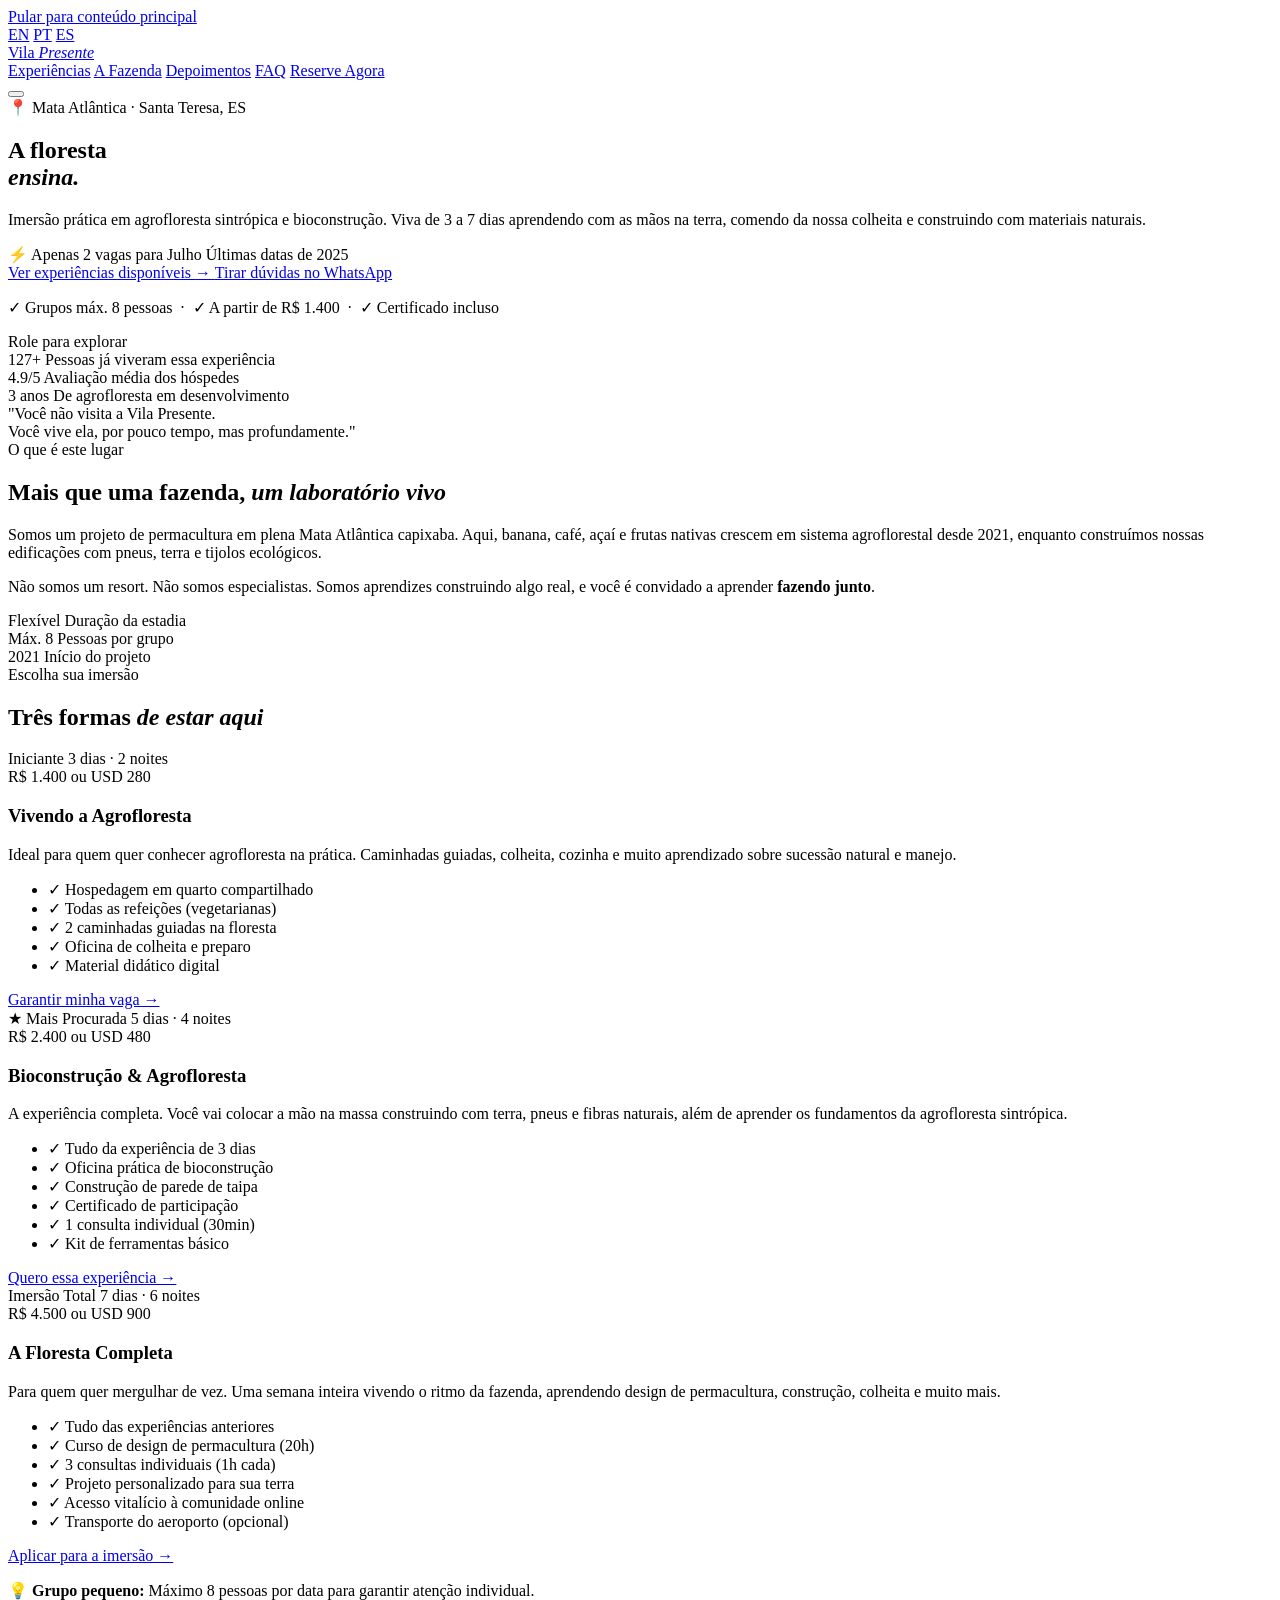
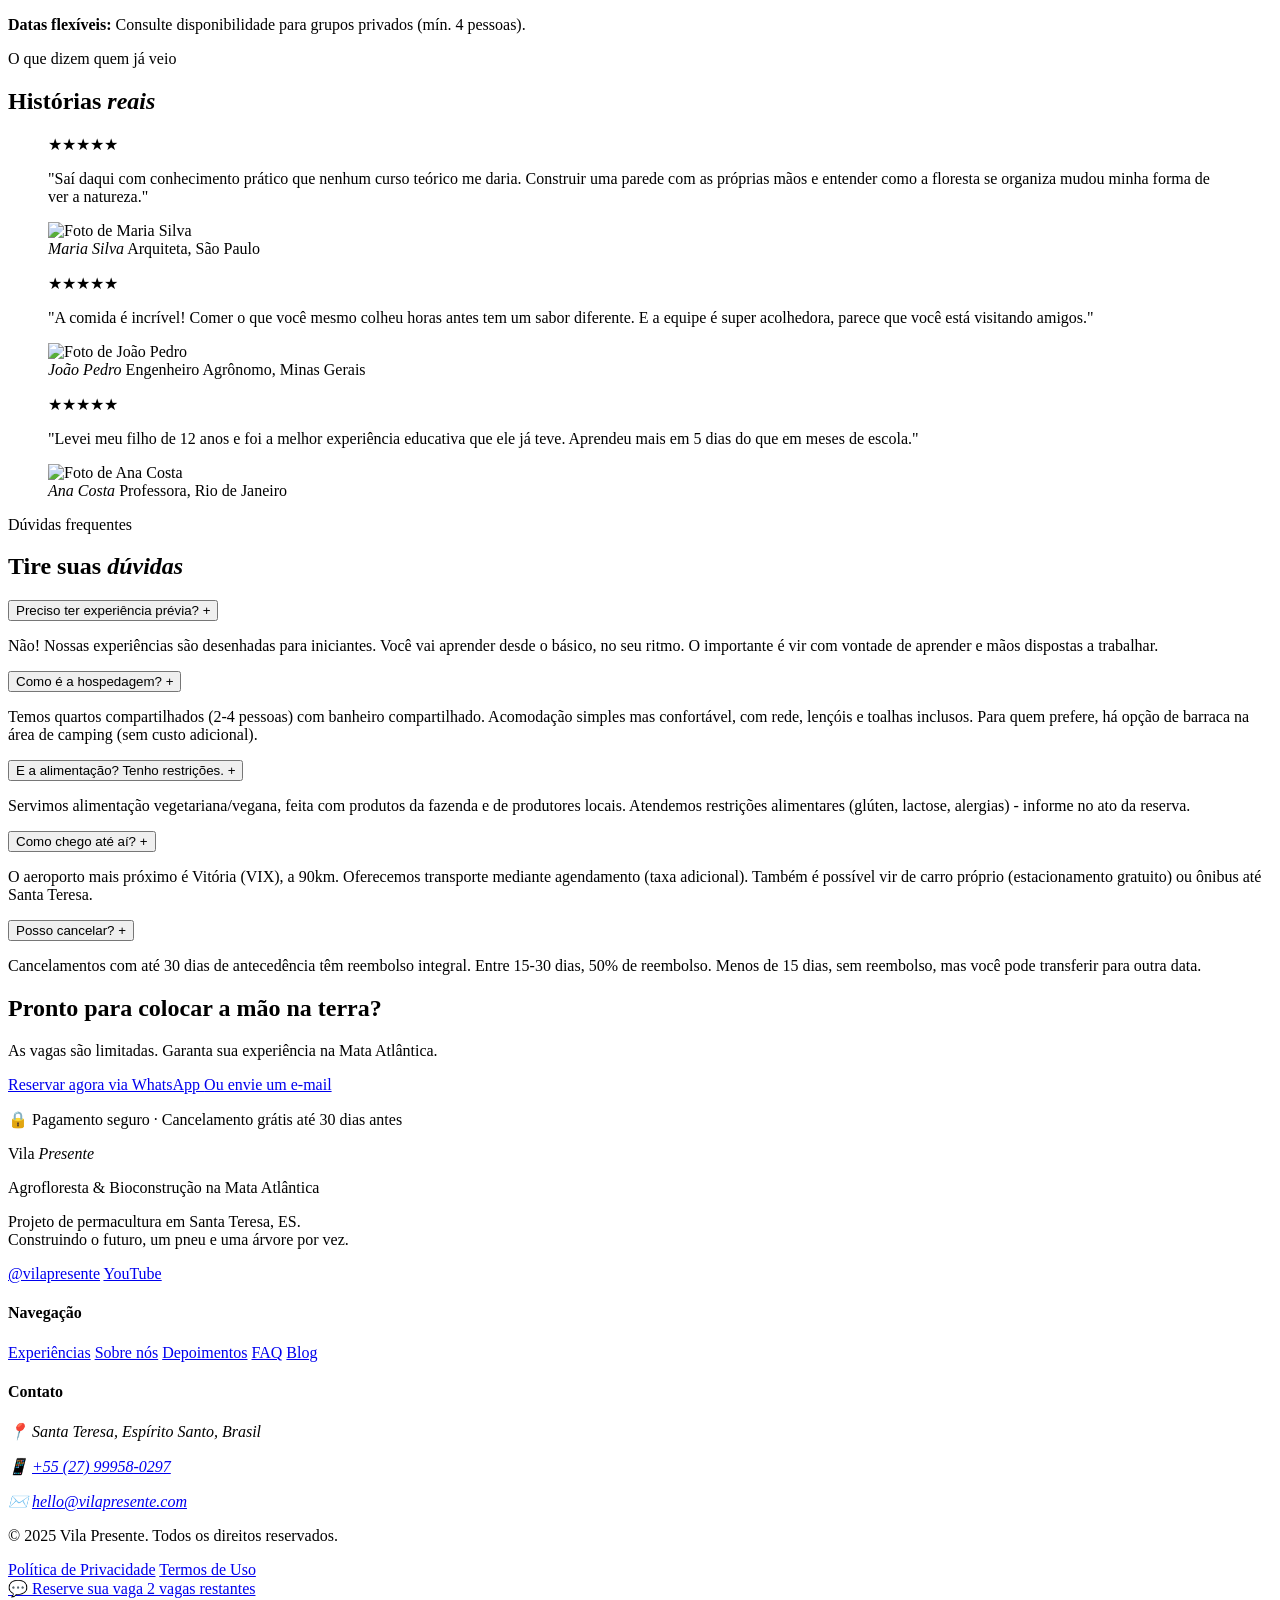
==== index.html @ 2c40edaf "Create main HTML page for Vila Presente This HTML file serves as the main webpage for Vila Presente," ====
<!DOCTYPE html>
<html lang="pt-BR">
<head>
    <meta charset="UTF-8">
    <meta name="viewport" content="width=device-width, initial-scale=1.0, maximum-scale=5.0">
    
    <!-- SEO Primário -->
    <title>Vila Presente | Imersão em Agrofloresta & Bioconstrução · Mata Atlântica</title>
    <meta name="description" content="Viva 5-7 dias aprendendo agrofloresta sintrópica e construção natural na Mata Atlântica. Grupos máx. 8 pessoas. A partir de R$ 1.400. Reserve agora.">
    <meta name="keywords" content="agrofloresta, permacultura, bioconstrução, Mata Atlântica, ecoturismo, imersão rural, Espírito Santo">
    <meta name="author" content="Vila Presente">
    <meta name="robots" content="index, follow">
    <link rel="canonical" href="https://vilapresente.com.br/index-pt.html">
    
    <!-- Open Graph / Facebook -->
    <meta property="og:type" content="website">
    <meta property="og:url" content="https://vilapresente.com.br/">
    <meta property="og:title" content="Vila Presente | Agrofloresta & Bioconstrução na Mata Atlântica">
    <meta property="og:description" content="Imersão prática em permacultura. Aprenda fazendo na Mata Atlântica capixaba.">
    <meta property="og:image" content="https://vilapresente.com.br/images/og-image.jpg">
    <meta property="og:locale" content="pt_BR">
    
    <!-- Twitter -->
    <meta property="twitter:card" content="summary_large_image">
    <meta property="twitter:url" content="https://vilapresente.com.br/">
    <meta property="twitter:title" content="Vila Presente | Imersão em Agrofloresta">
    <meta property="twitter:description" content="Aprenda agrofloresta e construção natural vivendo na Mata Atlântica.">
    <meta property="twitter:image" content="https://vilapresente.com.br/images/twitter-card.jpg">
    
    <!-- Favicon -->
    <link rel="apple-touch-icon" sizes="180x180" href="/apple-touch-icon.png">
    <link rel="icon" type="image/png" sizes="32x32" href="/favicon-32x32.png">
    <link rel="icon" type="image/png" sizes="16x16" href="/favicon-16x16.png">
    <link rel="manifest" href="/site.webmanifest">
    
    <!-- Preconnect Fonts -->
    <link rel="preconnect" href="https://fonts.googleapis.com">
    <link rel="preconnect" href="https://fonts.gstatic.com" crossorigin>
    <link href="https://fonts.googleapis.com/css2?family=Cormorant+Garamond:ital,wght@0,300;0,400;0,500;1,300;1,400&family=DM+Sans:wght@300;400;500&display=swap" rel="stylesheet">
    
    <!-- CSS -->
    <link rel="stylesheet" href="css/style.css">
    
    <!-- Schema.org JSON-LD -->
    <script type="application/ld+json">
    {
        "@context": "https://schema.org",
        "@type": "LodgingBusiness",
        "name": "Vila Presente",
        "description": "Fazenda de permacultura oferecendo imersões em agrofloresta e bioconstrução",
        "url": "https://vilapresente.com.br",
        "telephone": "+55-27-99958-0297",
        "address": {
            "@type": "PostalAddress",
            "addressLocality": "Santa Teresa",
            "addressRegion": "ES",
            "addressCountry": "BR"
        },
        "priceRange": "$$",
        "image": "https://vilapresente.com.br/images/hero-bg.jpg"
    }
    </script>
    
    <!-- Analytics (Google Analytics 4) -->
    <script async src="https://www.googletagmanager.com/gtag/js?id=GA_MEASUREMENT_ID"></script>
    <script>
        window.dataLayer = window.dataLayer || [];
        function gtag(){dataLayer.push(arguments);}
        gtag('js', new Date());
        gtag('config', 'GA_MEASUREMENT_ID');
    </script>
    
    <!-- Meta Pixel (Facebook) -->
    <script>
        !function(f,b,e,v,n,t,s)
        {if(f.fbq)return;n=f.fbq=function(){n.callMethod?
        n.callMethod.apply(n,arguments):n.queue.push(arguments)};
        if(!f._fbq)f._fbq=n;n.push=n;n.loaded=!0;n.version='2.0';
        n.queue=[];t=b.createElement(e);t.async=!0;
        t.src=v;s=b.getElementsByTagName(e)[0];
        s.parentNode.insertBefore(t,s)}(window, document,'script',
        'https://connect.facebook.net/en_US/fbevents.js');
        fbq('init', 'YOUR_PIXEL_ID');
        fbq('track', 'PageView');
    </script>
</head>
<body>

    <!-- Skip to content (Acessibilidade) -->
    <a href="#main-content" class="skip-link">Pular para conteúdo principal</a>

    <!-- Language Switcher -->
    <div class="lang-switch" role="navigation" aria-label="Seletor de idioma">
        <a href="index.html" hreflang="en" aria-label="English">EN</a>
        <a href="index-pt.html" class="active" hreflang="pt" aria-label="Português">PT</a>
        <a href="index-es.html" hreflang="es" aria-label="Español">ES</a>
    </div>

    <!-- Navigation -->
    <nav id="nav" role="navigation" aria-label="Navegação principal">
        <a href="#" class="nav-logo" aria-label="Vila Presente - Home">Vila <em>Presente</em></a>
        <div class="nav-links">
            <a href="#experiencias">Experiências</a>
            <a href="#fazenda">A Fazenda</a>
            <a href="#depoimentos">Depoimentos</a>
            <a href="#faq">FAQ</a>
            <a href="https://wa.me/5527999580297?text=Olá!%20Quero%20reservar%20minha%20vaga%20na%20Vila%20Presente" 
               class="nav-cta" 
               target="_blank" 
               rel="noopener noreferrer"
               aria-label="Reservar via WhatsApp">
               Reserve Agora
            </a>
        </div>
        <button class="hamburger" aria-label="Menu mobile" aria-expanded="false" aria-controls="nav-links">
            <span></span><span></span><span></span>
        </button>
    </nav>

    <main id="main-content">
        <!-- Hero Section -->
        <section class="hero" aria-labelledby="hero-title">
            <div class="hero-bg" role="img" aria-label="Vista da Mata Atlântica com vegetação exuberante"></div>
            <div class="hero-texture"></div>
            <div class="hero-glow"></div>
            
            <div class="hero-content">
                <span class="hero-eyebrow">📍 Mata Atlântica · Santa Teresa, ES</span>
                <h1 id="hero-title">A floresta<br><em>ensina.</em></h1>
                <p class="hero-sub">
                    Imersão prática em agrofloresta sintrópica e bioconstrução. 
                    Viva de 3 a 7 dias aprendendo com as mãos na terra, 
                    comendo da nossa colheita e construindo com materiais naturais.
                </p>
                
                <!-- Urgência/Prova Social -->
                <div class="hero-urgency">
                    <span class="urgency-badge">⚡ Apenas 2 vagas para Julho</span>
                    <span class="urgency-text">Últimas datas de 2025</span>
                </div>
                
                <div class="hero-ctas">
                    <a href="#experiencias" class="btn-primary">
                        Ver experiências disponíveis
                        <span class="btn-arrow">→</span>
                    </a>
                    <a href="https://wa.me/5527999580297" 
                       class="btn-ghost" 
                       target="_blank"
                       rel="noopener noreferrer">
                        Tirar dúvidas no WhatsApp
                    </a>
                </div>
                
                <p class="hero-meta">
                    ✓ Grupos máx. 8 pessoas &nbsp;·&nbsp; 
                    ✓ A partir de R$ 1.400 &nbsp;·&nbsp; 
                    ✓ Certificado incluso
                </p>
            </div>
            
            <div class="scroll-hint" aria-hidden="true">
                <div class="scroll-dot"></div>
                <span class="scroll-text">Role para explorar</span>
            </div>
        </section>

        <!-- Social Proof Section (NOVA) -->
        <section class="section social-proof" aria-label="Depoimentos">
            <div class="container">
                <div class="proof-grid">
                    <div class="proof-item">
                        <span class="proof-number">127+</span>
                        <span class="proof-label">Pessoas já viveram essa experiência</span>
                    </div>
                    <div class="proof-item">
                        <span class="proof-number">4.9/5</span>
                        <span class="proof-label">Avaliação média dos hóspedes</span>
                    </div>
                    <div class="proof-item">
                        <span class="proof-number">3 anos</span>
                        <span class="proof-label">De agrofloresta em desenvolvimento</span>
                    </div>
                </div>
            </div>
        </section>

        <!-- O Que É -->
        <section class="section what" id="sobre" aria-labelledby="what-title">
            <div class="container">
                <div class="what-grid fade-up">
                    <div class="what-quote">
                        "Você não visita a Vila Presente.<br>Você vive ela, por pouco tempo, mas profundamente."
                    </div>
                    <div class="what-body">
                        <span class="eyebrow">O que é este lugar</span>
                        <h2 id="what-title" class="display-title">Mais que uma fazenda, <em>um laboratório vivo</em></h2>
                        <p class="body-text">
                            Somos um projeto de permacultura em plena Mata Atlântica capixaba. 
                            Aqui, banana, café, açaí e frutas nativas crescem em sistema agroflorestal 
                            desde 2021, enquanto construímos nossas edificações com pneus, terra e tijolos ecológicos.
                        </p>
                        <p class="body-text">
                            Não somos um resort. Não somos especialistas. Somos aprendizes construindo 
                            algo real, e você é convidado a aprender <strong>fazendo junto</strong>.
                        </p>
                        
                        <div class="stats-row">
                            <div class="stat-item">
                                <span class="stat-num">Flexível</span>
                                <span class="stat-label">Duração da estadia</span>
                            </div>
                            <div class="stat-item">
                                <span class="stat-num">Máx. 8</span>
                                <span class="stat-label">Pessoas por grupo</span>
                            </div>
                            <div class="stat-item">
                                <span class="stat-num">2021</span>
                                <span class="stat-label">Início do projeto</span>
                            </div>
                        </div>
                    </div>
                </div>
            </div>
        </section>

        <!-- Experiências (Com preços em BRL também) -->
        <section class="section experiences" id="experiencias" aria-labelledby="exp-title">
            <div class="container">
                <span class="eyebrow">Escolha sua imersão</span>
                <h2 id="exp-title" class="display-title light">Três formas <em>de estar aqui</em></h2>
                
                <div class="exp-grid fade-up">
                    <!-- Card 1 -->
                    <article class="exp-card">
                        <span class="exp-badge">Iniciante</span>
                        <span class="exp-duration">3 dias · 2 noites</span>
                        <div class="exp-price">
                            <span class="price-main">R$ 1.400</span>
                            <span class="price-alt">ou USD 280</span>
                        </div>
                        <h3 class="exp-title">Vivendo a Agrofloresta</h3>
                        <p class="exp-desc">
                            Ideal para quem quer conhecer agrofloresta na prática. 
                            Caminhadas guiadas, colheita, cozinha e muito aprendizado sobre 
                            sucessão natural e manejo.
                        </p>
                        <ul class="exp-includes" aria-label="Inclusões">
                            <li>✓ Hospedagem em quarto compartilhado</li>
                            <li>✓ Todas as refeições (vegetarianas)</li>
                            <li>✓ 2 caminhadas guiadas na floresta</li>
                            <li>✓ Oficina de colheita e preparo</li>
                            <li>✓ Material didático digital</li>
                        </ul>
                        <a href="https://wa.me/5527999580297?text=Olá!%20Quero%20reservar%20a%20experiência%20de%203%20dias%20-%20Agrofloresta" 
                           class="exp-link" 
                           target="_blank"
                           rel="noopener noreferrer">
                           Garantir minha vaga →
                        </a>
                    </article>

                    <!-- Card 2 (Featured) -->
                    <article class="exp-card featured" aria-label="Experiência mais popular">
                        <span class="exp-badge featured-badge">★ Mais Procurada</span>
                        <span class="exp-duration">5 dias · 4 noites</span>
                        <div class="exp-price">
                            <span class="price-main">R$ 2.400</span>
                            <span class="price-alt">ou USD 480</span>
                        </div>
                        <h3 class="exp-title">Bioconstrução & Agrofloresta</h3>
                        <p class="exp-desc">
                            A experiência completa. Você vai colocar a mão na massa 
                            construindo com terra, pneus e fibras naturais, além de 
                            aprender os fundamentos da agrofloresta sintrópica.
                        </p>
                        <ul class="exp-includes" aria-label="Inclusões">
                            <li>✓ Tudo da experiência de 3 dias</li>
                            <li>✓ Oficina prática de bioconstrução</li>
                            <li>✓ Construção de parede de taipa</li>
                            <li>✓ Certificado de participação</li>
                            <li>✓ 1 consulta individual (30min)</li>
                            <li>✓ Kit de ferramentas básico</li>
                        </ul>
                        <a href="https://wa.me/5527999580297?text=Olá!%20Quero%20reservar%20a%20imersão%20de%205%20dias%20-%20Bioconstrução" 
                           class="exp-link featured-link" 
                           target="_blank"
                           rel="noopener noreferrer">
                           Quero essa experiência →
                        </a>
                    </article>

                    <!-- Card 3 -->
                    <article class="exp-card">
                        <span class="exp-badge">Imersão Total</span>
                        <span class="exp-duration">7 dias · 6 noites</span>
                        <div class="exp-price">
                            <span class="price-main">R$ 4.500</span>
                            <span class="price-alt">ou USD 900</span>
                        </div>
                        <h3 class="exp-title">A Floresta Completa</h3>
                        <p class="exp-desc">
                            Para quem quer mergulhar de vez. Uma semana inteira 
                            vivendo o ritmo da fazenda, aprendendo design de permacultura, 
                            construção, colheita e muito mais.
                        </p>
                        <ul class="exp-includes" aria-label="Inclusões">
                            <li>✓ Tudo das experiências anteriores</li>
                            <li>✓ Curso de design de permacultura (20h)</li>
                            <li>✓ 3 consultas individuais (1h cada)</li>
                            <li>✓ Projeto personalizado para sua terra</li>
                            <li>✓ Acesso vitalício à comunidade online</li>
                            <li>✓ Transporte do aeroporto (opcional)</li>
                        </ul>
                        <a href="https://wa.me/5527999580297?text=Olá!%20Quero%20reservar%20a%20imersão%20completa%20de%207%20dias" 
                           class="exp-link" 
                           target="_blank"
                           rel="noopener noreferrer">
                           Aplicar para a imersão →
                        </a>
                    </article>
                </div>
                
                <div class="exp-notice">
                    <p>💡 <strong>Grupo pequeno:</strong> Máximo 8 pessoas por data para garantir atenção individual.</p>
                    <p> <strong>Datas flexíveis:</strong> Consulte disponibilidade para grupos privados (mín. 4 pessoas).</p>
                </div>
            </div>
        </section>

        <!-- Depoimentos (NOVA SEÇÃO - CRUCIAL PARA CONVERSÃO) -->
        <section class="section testimonials" id="depoimentos" aria-labelledby="testi-title">
            <div class="container">
                <span class="eyebrow">O que dizem quem já veio</span>
                <h2 id="testi-title" class="display-title">Histórias <em>reais</em></h2>
                
                <div class="testi-grid fade-up">
                    <blockquote class="testi-card">
                        <div class="testi-stars" aria-label="5 estrelas">★★★★★</div>
                        <p class="testi-text">
                            "Saí daqui com conhecimento prático que nenhum curso teórico me daria. 
                            Construir uma parede com as próprias mãos e entender como a floresta 
                            se organiza mudou minha forma de ver a natureza."
                        </p>
                        <footer class="testi-author">
                            <img src="images/testi-1.jpg" alt="Foto de Maria Silva" class="testi-avatar" loading="lazy">
                            <div>
                                <cite class="testi-name">Maria Silva</cite>
                                <span class="testi-role">Arquiteta, São Paulo</span>
                            </div>
                        </footer>
                    </blockquote>

                    <blockquote class="testi-card">
                        <div class="testi-stars" aria-label="5 estrelas">★★★★★</div>
                        <p class="testi-text">
                            "A comida é incrível! Comer o que você mesmo colheu horas antes 
                            tem um sabor diferente. E a equipe é super acolhedora, parece que 
                            você está visitando amigos."
                        </p>
                        <footer class="testi-author">
                            <img src="images/testi-2.jpg" alt="Foto de João Pedro" class="testi-avatar" loading="lazy">
                            <div>
                                <cite class="testi-name">João Pedro</cite>
                                <span class="testi-role">Engenheiro Agrônomo, Minas Gerais</span>
                            </div>
                        </footer>
                    </blockquote>

                    <blockquote class="testi-card">
                        <div class="testi-stars" aria-label="5 estrelas">★★★★★</div>
                        <p class="testi-text">
                            "Levei meu filho de 12 anos e foi a melhor experiência educativa 
                            que ele já teve. Aprendeu mais em 5 dias do que em meses de escola."
                        </p>
                        <footer class="testi-author">
                            <img src="images/testi-3.jpg" alt="Foto de Ana Costa" class="testi-avatar" loading="lazy">
                            <div>
                                <cite class="testi-name">Ana Costa</cite>
                                <span class="testi-role">Professora, Rio de Janeiro</span>
                            </div>
                        </footer>
                    </blockquote>
                </div>
            </div>
        </section>

        <!-- FAQ (NOVA SEÇÃO - Reduz objeções) -->
        <section class="section faq" id="faq" aria-labelledby="faq-title">
            <div class="container">
                <span class="eyebrow">Dúvidas frequentes</span>
                <h2 id="faq-title" class="display-title">Tire suas <em>dúvidas</em></h2>
                
                <div class="faq-grid fade-up">
                    <div class="faq-item">
                        <button class="faq-q" aria-expanded="false" aria-controls="faq-a1">
                            <span>Preciso ter experiência prévia?</span>
                            <span class="faq-icon" aria-hidden="true">+</span>
                        </button>
                        <div class="faq-a" id="faq-a1">
                            <p>Não! Nossas experiências são desenhadas para iniciantes. 
                            Você vai aprender desde o básico, no seu ritmo. O importante é 
                            vir com vontade de aprender e mãos dispostas a trabalhar.</p>
                        </div>
                    </div>

                    <div class="faq-item">
                        <button class="faq-q" aria-expanded="false" aria-controls="faq-a2">
                            <span>Como é a hospedagem?</span>
                            <span class="faq-icon" aria-hidden="true">+</span>
                        </button>
                        <div class="faq-a" id="faq-a2">
                            <p>Temos quartos compartilhados (2-4 pessoas) com banheiro 
                            compartilhado. Acomodação simples mas confortável, com rede, 
                            lençóis e toalhas inclusos. Para quem prefere, há opção de 
                            barraca na área de camping (sem custo adicional).</p>
                        </div>
                    </div>

                    <div class="faq-item">
                        <button class="faq-q" aria-expanded="false" aria-controls="faq-a3">
                            <span>E a alimentação? Tenho restrições.</span>
                            <span class="faq-icon" aria-hidden="true">+</span>
                        </button>
                        <div class="faq-a" id="faq-a3">
                            <p>Servimos alimentação vegetariana/vegana, feita com produtos 
                            da fazenda e de produtores locais. Atendemos restrições alimentares 
                            (glúten, lactose, alergias) - informe no ato da reserva.</p>
                        </div>
                    </div>

                    <div class="faq-item">
                        <button class="faq-q" aria-expanded="false" aria-controls="faq-a4">
                            <span>Como chego até aí?</span>
                            <span class="faq-icon" aria-hidden="true">+</span>
                        </button>
                        <div class="faq-a" id="faq-a4">
                            <p>O aeroporto mais próximo é Vitória (VIX), a 90km. Oferecemos 
                            transporte mediante agendamento (taxa adicional). Também é possível 
                            vir de carro próprio (estacionamento gratuito) ou ônibus até Santa Teresa.</p>
                        </div>
                    </div>

                    <div class="faq-item">
                        <button class="faq-q" aria-expanded="false" aria-controls="faq-a5">
                            <span>Posso cancelar?</span>
                            <span class="faq-icon" aria-hidden="true">+</span>
                        </button>
                        <div class="faq-a" id="faq-a5">
                            <p>Cancelamentos com até 30 dias de antecedência têm reembolso 
                            integral. Entre 15-30 dias, 50% de reembolso. Menos de 15 dias, 
                            sem reembolso, mas você pode transferir para outra data.</p>
                        </div>
                    </div>
                </div>
            </div>
        </section>

        <!-- CTA Final -->
        <section class="section cta-final" aria-label="Chamada para ação final">
            <div class="container">
                <div class="cta-box fade-up">
                    <h2>Pronto para colocar a mão na terra?</h2>
                    <p>As vagas são limitadas. Garanta sua experiência na Mata Atlântica.</p>
                    <div class="cta-buttons">
                        <a href="https://wa.me/5527999580297" 
                           class="btn-primary btn-large"
                           target="_blank"
                           rel="noopener noreferrer">
                           Reservar agora via WhatsApp
                        </a>
                        <a href="mailto:hello@vilapresente.com" class="btn-secondary">
                           Ou envie um e-mail
                        </a>
                    </div>
                    <p class="cta-guarantee">🔒 Pagamento seguro · Cancelamento grátis até 30 dias antes</p>
                </div>
            </div>
        </section>
    </main>

    <!-- Footer -->
    <footer role="contentinfo">
        <div class="container">
            <div class="footer-grid">
                <div class="footer-brand-section">
                    <span class="footer-brand">Vila <em>Presente</em></span>
                    <p class="footer-tagline">Agrofloresta & Bioconstrução na Mata Atlântica</p>
                    <p class="footer-desc">
                        Projeto de permacultura em Santa Teresa, ES.<br>
                        Construindo o futuro, um pneu e uma árvore por vez.
                    </p>
                    <div class="footer-social">
                        <a href="https://instagram.com/vilapresente" 
                           target="_blank" 
                           rel="noopener noreferrer"
                           aria-label="Instagram">@vilapresente</a>
                        <a href="https://youtube.com/vilapresente" 
                           target="_blank" 
                           rel="noopener noreferrer"
                           aria-label="YouTube">YouTube</a>
                    </div>
                </div>
                
                <div class="footer-links-section">
                    <h4 class="footer-heading">Navegação</h4>
                    <nav aria-label="Footer navigation">
                        <a href="#experiencias">Experiências</a>
                        <a href="#sobre">Sobre nós</a>
                        <a href="#depoimentos">Depoimentos</a>
                        <a href="#faq">FAQ</a>
                        <a href="blog.html">Blog</a>
                    </nav>
                </div>
                
                <div class="footer-contact-section">
                    <h4 class="footer-heading">Contato</h4>
                    <address class="footer-address">
                        <p>📍 Santa Teresa, Espírito Santo, Brasil</p>
                        <p>📱 <a href="https://wa.me/5527999580297">+55 (27) 99958-0297</a></p>
                        <p>✉️ <a href="mailto:hello@vilapresente.com">hello@vilapresente.com</a></p>
                    </address>
                </div>
            </div>
            
            <div class="footer-bottom">
                <p>&copy; 2025 Vila Presente. Todos os direitos reservados.</p>
                <nav aria-label="Legal links">
                    <a href="privacidade.html">Política de Privacidade</a>
                    <a href="termos.html">Termos de Uso</a>
                </nav>
            </div>
        </div>
    </footer>

    <!-- WhatsApp Sticky Button -->
    <a href="https://wa.me/5527999580297?text=Olá!%20Tenho%20interesse%20na%20Vila%20Presente" 
       class="wa-sticky" 
       target="_blank"
       rel="noopener noreferrer"
       aria-label="Conversar no WhatsApp">
        <span class="wa-icon" aria-hidden="true">💬</span>
        <span class="wa-text">Reserve sua vaga</span>
        <span class="wa-badge">2 vagas restantes</span>
    </a>

    <!-- Scripts -->
    <script src="js/script.js" defer></script>
    
    <!-- Schema FAQ (SEO) -->
    <script type="application/ld+json">
    {
        "@context": "https://schema.org",
        "@type": "FAQPage",
        "mainEntity": [
            {
                "@type": "Question",
                "name": "Preciso ter experiência prévia?",
                "acceptedAnswer": {
                    "@type": "Answer",
                    "text": "Não! Nossas experiências são desenhadas para iniciantes."
                }
            }
        ]
    }
    </script>
</body>
</html>
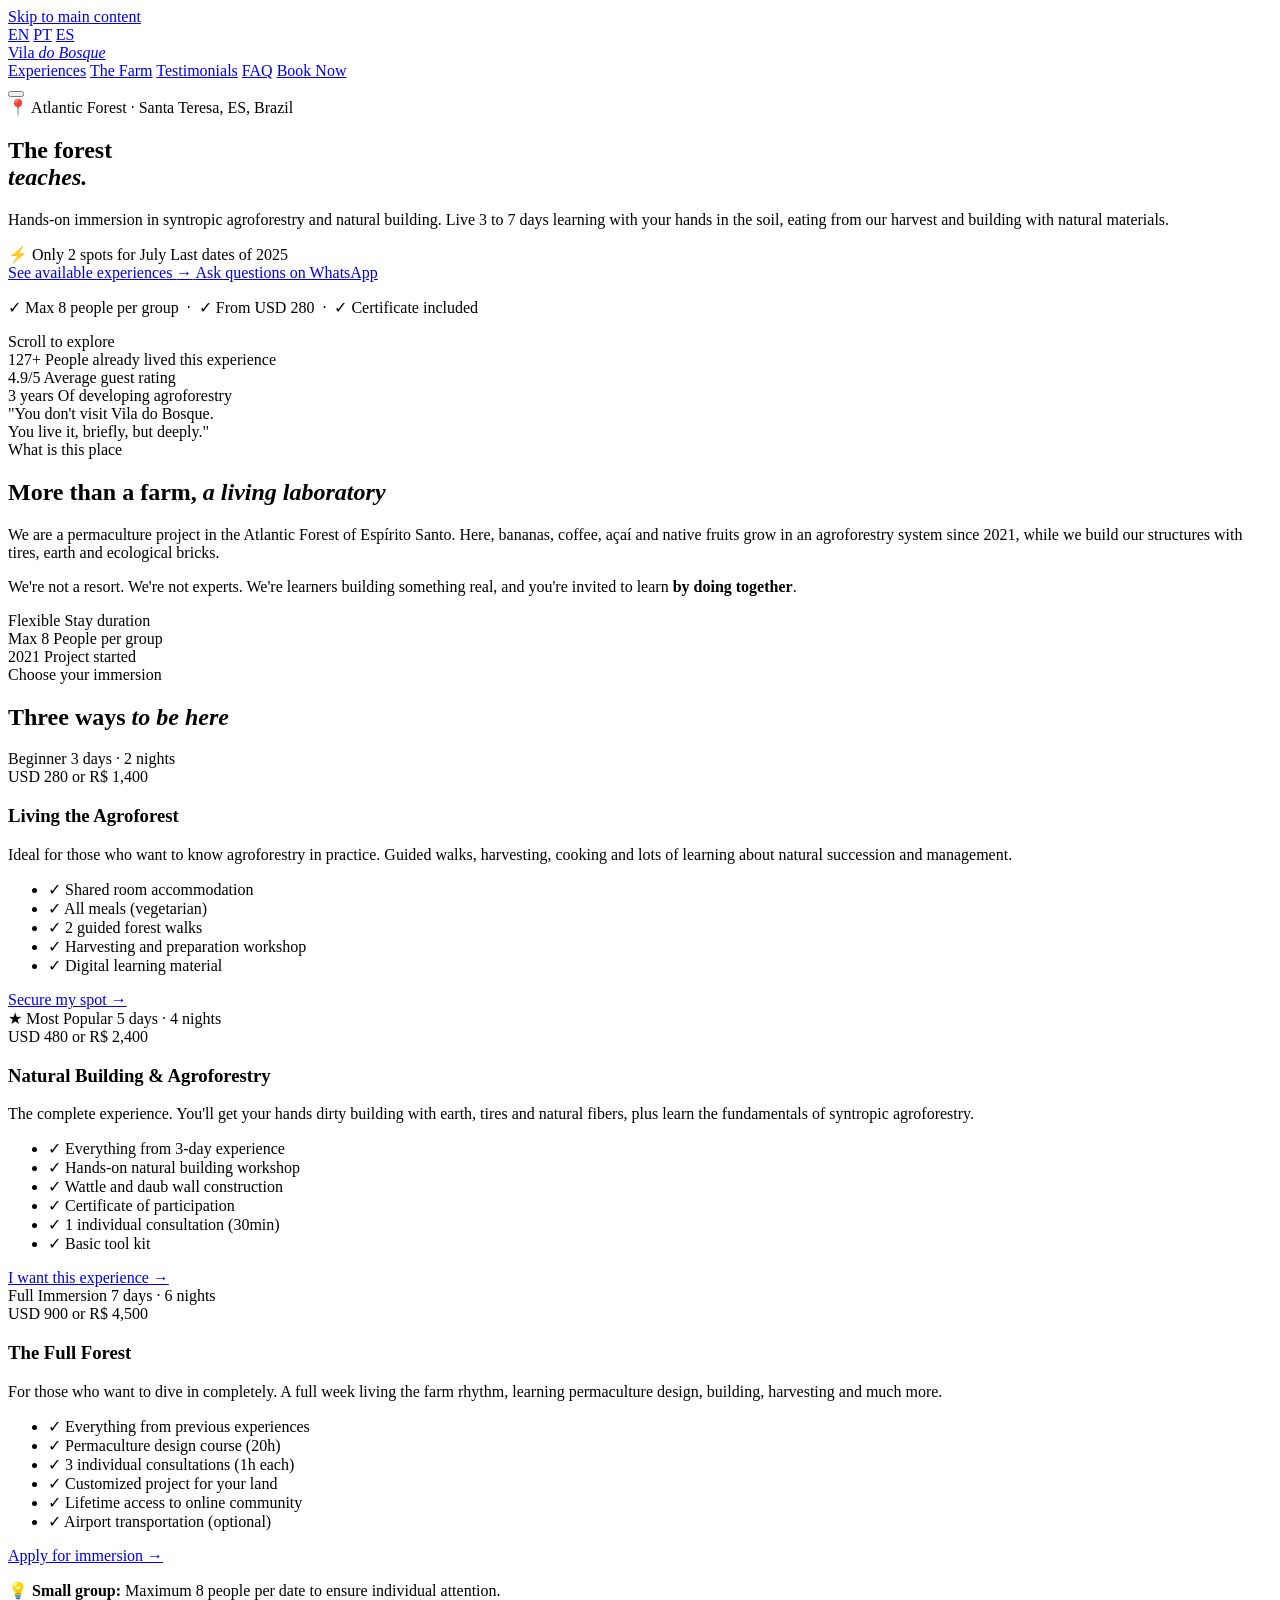
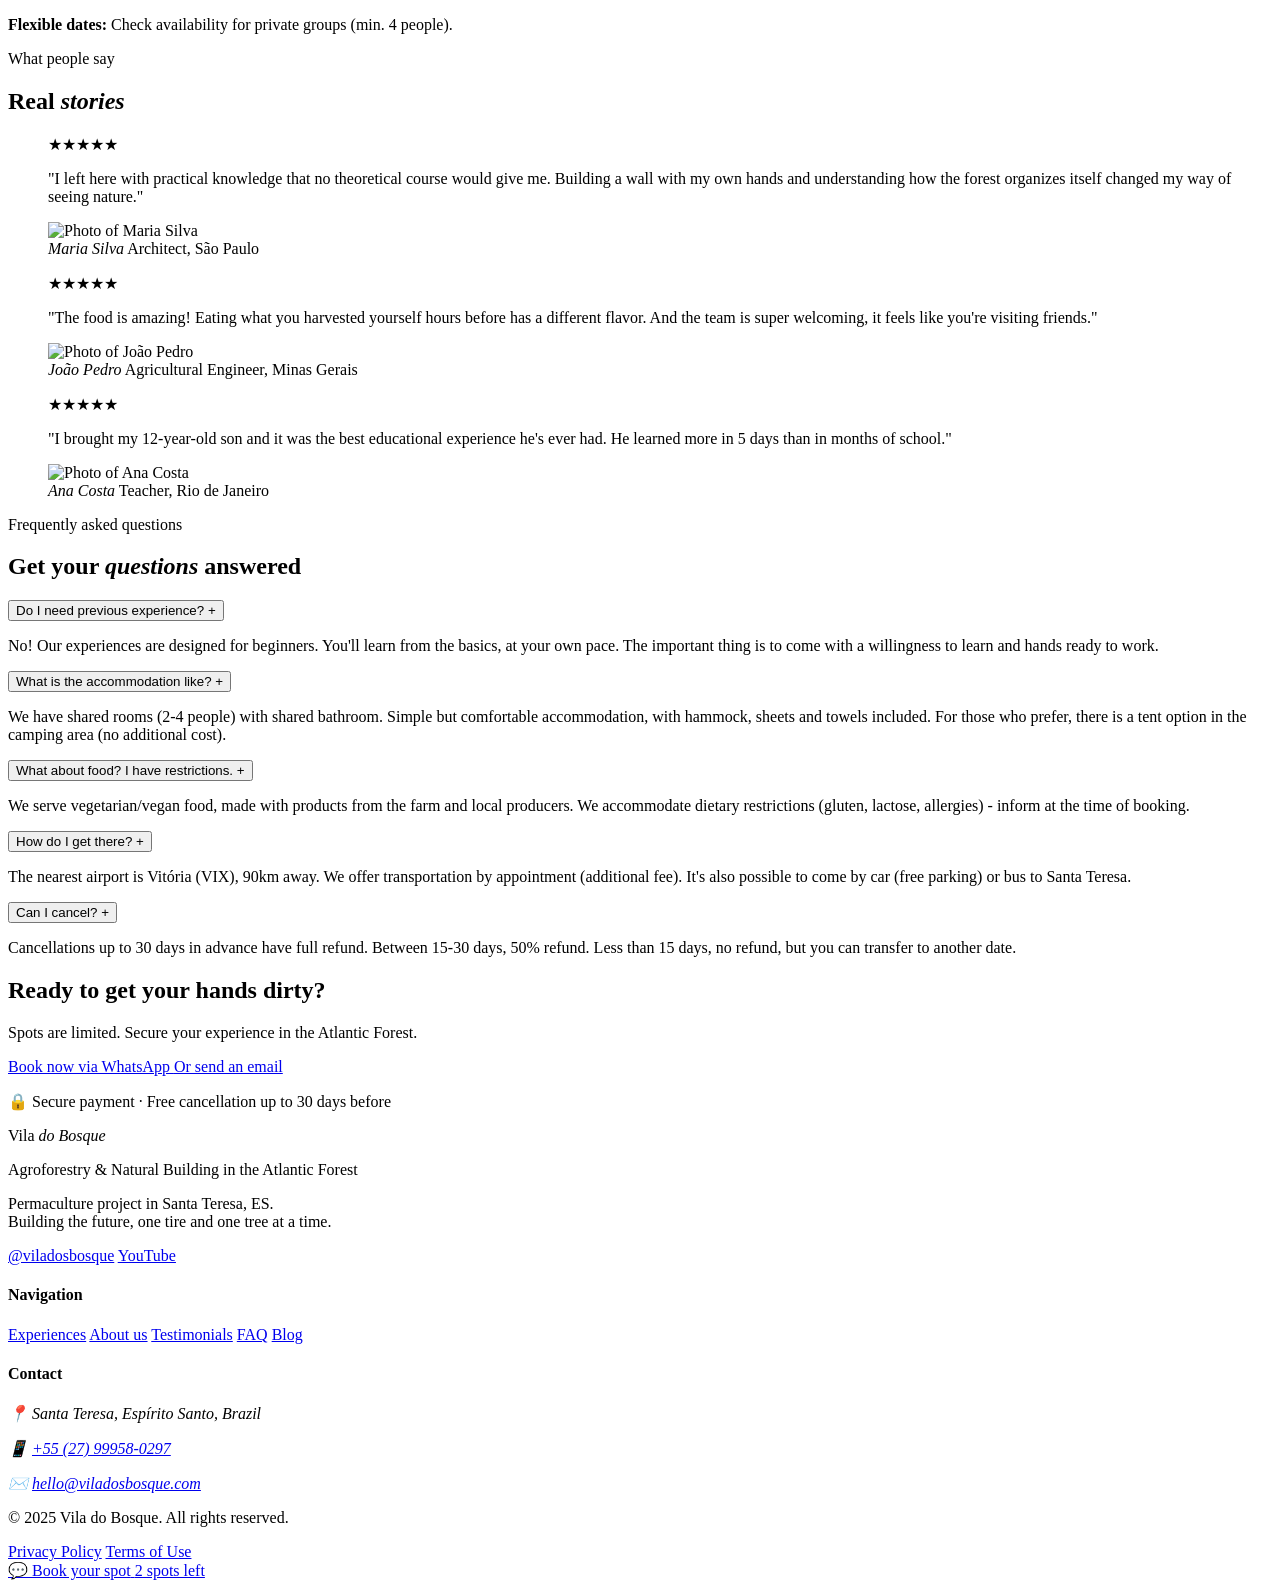
==== commit 568fbbcf: "Update print statement from 'Hello' to 'Goodbye'" ====
--- a/index.html
+++ b/index.html
@@ -1,31 +1,31 @@
 <!DOCTYPE html>
-<html lang="pt-BR">
+<html lang="en">
 <head>
     <meta charset="UTF-8">
     <meta name="viewport" content="width=device-width, initial-scale=1.0, maximum-scale=5.0">
     
-    <!-- SEO Primário -->
-    <title>Vila Presente | Imersão em Agrofloresta & Bioconstrução · Mata Atlântica</title>
-    <meta name="description" content="Viva 5-7 dias aprendendo agrofloresta sintrópica e construção natural na Mata Atlântica. Grupos máx. 8 pessoas. A partir de R$ 1.400. Reserve agora.">
-    <meta name="keywords" content="agrofloresta, permacultura, bioconstrução, Mata Atlântica, ecoturismo, imersão rural, Espírito Santo">
-    <meta name="author" content="Vila Presente">
+    <!-- SEO Primary -->
+    <title>Vila do Bosque | Agroforestry & Natural Building Immersion · Atlantic Forest</title>
+    <meta name="description" content="Live 5-7 days learning syntropic agroforestry and natural building in the Atlantic Forest. Max 8 people. From USD 280. Book now.">
+    <meta name="keywords" content="agroforestry, permaculture, natural building, Atlantic Forest, ecotourism, rural immersion, Brazil">
+    <meta name="author" content="Vila do Bosque">
     <meta name="robots" content="index, follow">
-    <link rel="canonical" href="https://vilapresente.com.br/index-pt.html">
+    <link rel="canonical" href="https://viladosbosque.com.br/index.html">
     
     <!-- Open Graph / Facebook -->
     <meta property="og:type" content="website">
-    <meta property="og:url" content="https://vilapresente.com.br/">
-    <meta property="og:title" content="Vila Presente | Agrofloresta & Bioconstrução na Mata Atlântica">
-    <meta property="og:description" content="Imersão prática em permacultura. Aprenda fazendo na Mata Atlântica capixaba.">
-    <meta property="og:image" content="https://vilapresente.com.br/images/og-image.jpg">
-    <meta property="og:locale" content="pt_BR">
+    <meta property="og:url" content="https://viladosbosque.com.br/">
+    <meta property="og:title" content="Vila do Bosque | Agroforestry & Natural Building in Atlantic Forest">
+    <meta property="og:description" content="Hands-on permaculture immersion. Learn by doing in the Brazilian Atlantic Forest.">
+    <meta property="og:image" content="https://viladosbosque.com.br/images/og-image.jpg">
+    <meta property="og:locale" content="en_US">
     
     <!-- Twitter -->
     <meta property="twitter:card" content="summary_large_image">
-    <meta property="twitter:url" content="https://vilapresente.com.br/">
-    <meta property="twitter:title" content="Vila Presente | Imersão em Agrofloresta">
-    <meta property="twitter:description" content="Aprenda agrofloresta e construção natural vivendo na Mata Atlântica.">
-    <meta property="twitter:image" content="https://vilapresente.com.br/images/twitter-card.jpg">
+    <meta property="twitter:url" content="https://viladosbosque.com.br/">
+    <meta property="twitter:title" content="Vila do Bosque | Agroforestry Immersion">
+    <meta property="twitter:description" content="Learn agroforestry and natural building by living in the Atlantic Forest.">
+    <meta property="twitter:image" content="https://viladosbosque.com.br/images/twitter-card.jpg">
     
     <!-- Favicon -->
     <link rel="apple-touch-icon" sizes="180x180" href="/apple-touch-icon.png">
@@ -46,9 +46,9 @@
     {
         "@context": "https://schema.org",
         "@type": "LodgingBusiness",
-        "name": "Vila Presente",
-        "description": "Fazenda de permacultura oferecendo imersões em agrofloresta e bioconstrução",
-        "url": "https://vilapresente.com.br",
+        "name": "Vila do Bosque",
+        "description": "Permaculture farm offering agroforestry and natural building immersions",
+        "url": "https://viladosbosque.com.br",
         "telephone": "+55-27-99958-0297",
         "address": {
             "@type": "PostalAddress",
@@ -57,62 +57,39 @@
             "addressCountry": "BR"
         },
         "priceRange": "$$",
-        "image": "https://vilapresente.com.br/images/hero-bg.jpg"
+        "image": "https://viladosbosque.com.br/images/hero-bg.jpg"
     }
-    </script>
-    
-    <!-- Analytics (Google Analytics 4) -->
-    <script async src="https://www.googletagmanager.com/gtag/js?id=GA_MEASUREMENT_ID"></script>
-    <script>
-        window.dataLayer = window.dataLayer || [];
-        function gtag(){dataLayer.push(arguments);}
-        gtag('js', new Date());
-        gtag('config', 'GA_MEASUREMENT_ID');
-    </script>
-    
-    <!-- Meta Pixel (Facebook) -->
-    <script>
-        !function(f,b,e,v,n,t,s)
-        {if(f.fbq)return;n=f.fbq=function(){n.callMethod?
-        n.callMethod.apply(n,arguments):n.queue.push(arguments)};
-        if(!f._fbq)f._fbq=n;n.push=n;n.loaded=!0;n.version='2.0';
-        n.queue=[];t=b.createElement(e);t.async=!0;
-        t.src=v;s=b.getElementsByTagName(e)[0];
-        s.parentNode.insertBefore(t,s)}(window, document,'script',
-        'https://connect.facebook.net/en_US/fbevents.js');
-        fbq('init', 'YOUR_PIXEL_ID');
-        fbq('track', 'PageView');
     </script>
 </head>
 <body>
 
-    <!-- Skip to content (Acessibilidade) -->
-    <a href="#main-content" class="skip-link">Pular para conteúdo principal</a>
+    <!-- Skip to content (Accessibility) -->
+    <a href="#main-content" class="skip-link">Skip to main content</a>
 
     <!-- Language Switcher -->
-    <div class="lang-switch" role="navigation" aria-label="Seletor de idioma">
-        <a href="index.html" hreflang="en" aria-label="English">EN</a>
-        <a href="index-pt.html" class="active" hreflang="pt" aria-label="Português">PT</a>
+    <div class="lang-switch" role="navigation" aria-label="Language selector">
+        <a href="index.html" class="active" hreflang="en" aria-label="English">EN</a>
+        <a href="index-pt.html" hreflang="pt" aria-label="Português">PT</a>
         <a href="index-es.html" hreflang="es" aria-label="Español">ES</a>
     </div>
 
     <!-- Navigation -->
-    <nav id="nav" role="navigation" aria-label="Navegação principal">
-        <a href="#" class="nav-logo" aria-label="Vila Presente - Home">Vila <em>Presente</em></a>
+    <nav id="nav" role="navigation" aria-label="Main navigation">
+        <a href="#" class="nav-logo" aria-label="Vila do Bosque - Home">Vila <em>do Bosque</em></a>
         <div class="nav-links">
-            <a href="#experiencias">Experiências</a>
-            <a href="#fazenda">A Fazenda</a>
-            <a href="#depoimentos">Depoimentos</a>
+            <a href="#experiences">Experiences</a>
+            <a href="#farm">The Farm</a>
+            <a href="#testimonials">Testimonials</a>
             <a href="#faq">FAQ</a>
-            <a href="https://wa.me/5527999580297?text=Olá!%20Quero%20reservar%20minha%20vaga%20na%20Vila%20Presente" 
+            <a href="https://wa.me/5527999580297?text=Hello!%20I%20want%20to%20book%20my%20spot%20at%20Vila%20do%20Bosque" 
                class="nav-cta" 
                target="_blank" 
                rel="noopener noreferrer"
-               aria-label="Reservar via WhatsApp">
-               Reserve Agora
+               aria-label="Book via WhatsApp">
+               Book Now
             </a>
         </div>
-        <button class="hamburger" aria-label="Menu mobile" aria-expanded="false" aria-controls="nav-links">
+        <button class="hamburger" aria-label="Mobile menu" aria-expanded="false" aria-controls="nav-links">
             <span></span><span></span><span></span>
         </button>
     </nav>
@@ -120,103 +97,103 @@
     <main id="main-content">
         <!-- Hero Section -->
         <section class="hero" aria-labelledby="hero-title">
-            <div class="hero-bg" role="img" aria-label="Vista da Mata Atlântica com vegetação exuberante"></div>
+            <div class="hero-bg" role="img" aria-label="Atlantic Forest view with lush vegetation"></div>
             <div class="hero-texture"></div>
             <div class="hero-glow"></div>
             
             <div class="hero-content">
-                <span class="hero-eyebrow">📍 Mata Atlântica · Santa Teresa, ES</span>
-                <h1 id="hero-title">A floresta<br><em>ensina.</em></h1>
+                <span class="hero-eyebrow">📍 Atlantic Forest · Santa Teresa, ES, Brazil</span>
+                <h1 id="hero-title">The forest<br><em>teaches.</em></h1>
                 <p class="hero-sub">
-                    Imersão prática em agrofloresta sintrópica e bioconstrução. 
-                    Viva de 3 a 7 dias aprendendo com as mãos na terra, 
-                    comendo da nossa colheita e construindo com materiais naturais.
+                    Hands-on immersion in syntropic agroforestry and natural building. 
+                    Live 3 to 7 days learning with your hands in the soil, 
+                    eating from our harvest and building with natural materials.
                 </p>
                 
-                <!-- Urgência/Prova Social -->
+                <!-- Urgency/Social Proof -->
                 <div class="hero-urgency">
-                    <span class="urgency-badge">⚡ Apenas 2 vagas para Julho</span>
-                    <span class="urgency-text">Últimas datas de 2025</span>
+                    <span class="urgency-badge">⚡ Only 2 spots for July</span>
+                    <span class="urgency-text">Last dates of 2025</span>
                 </div>
                 
                 <div class="hero-ctas">
-                    <a href="#experiencias" class="btn-primary">
-                        Ver experiências disponíveis
+                    <a href="#experiences" class="btn-primary">
+                        See available experiences
                         <span class="btn-arrow">→</span>
                     </a>
                     <a href="https://wa.me/5527999580297" 
                        class="btn-ghost" 
                        target="_blank"
                        rel="noopener noreferrer">
-                        Tirar dúvidas no WhatsApp
+                        Ask questions on WhatsApp
                     </a>
                 </div>
                 
                 <p class="hero-meta">
-                    ✓ Grupos máx. 8 pessoas &nbsp;·&nbsp; 
-                    ✓ A partir de R$ 1.400 &nbsp;·&nbsp; 
-                    ✓ Certificado incluso
+                    ✓ Max 8 people per group &nbsp;·&nbsp; 
+                    ✓ From USD 280 &nbsp;·&nbsp; 
+                    ✓ Certificate included
                 </p>
             </div>
             
             <div class="scroll-hint" aria-hidden="true">
                 <div class="scroll-dot"></div>
-                <span class="scroll-text">Role para explorar</span>
-            </div>
-        </section>
-
-        <!-- Social Proof Section (NOVA) -->
-        <section class="section social-proof" aria-label="Depoimentos">
+                <span class="scroll-text">Scroll to explore</span>
+            </div>
+        </section>
+
+        <!-- Social Proof Section -->
+        <section class="section social-proof" aria-label="Testimonials">
             <div class="container">
                 <div class="proof-grid">
                     <div class="proof-item">
                         <span class="proof-number">127+</span>
-                        <span class="proof-label">Pessoas já viveram essa experiência</span>
+                        <span class="proof-label">People already lived this experience</span>
                     </div>
                     <div class="proof-item">
                         <span class="proof-number">4.9/5</span>
-                        <span class="proof-label">Avaliação média dos hóspedes</span>
+                        <span class="proof-label">Average guest rating</span>
                     </div>
                     <div class="proof-item">
-                        <span class="proof-number">3 anos</span>
-                        <span class="proof-label">De agrofloresta em desenvolvimento</span>
-                    </div>
-                </div>
-            </div>
-        </section>
-
-        <!-- O Que É -->
-        <section class="section what" id="sobre" aria-labelledby="what-title">
+                        <span class="proof-number">3 years</span>
+                        <span class="proof-label">Of developing agroforestry</span>
+                    </div>
+                </div>
+            </div>
+        </section>
+
+        <!-- What Is This -->
+        <section class="section what" id="about" aria-labelledby="what-title">
             <div class="container">
                 <div class="what-grid fade-up">
                     <div class="what-quote">
-                        "Você não visita a Vila Presente.<br>Você vive ela, por pouco tempo, mas profundamente."
+                        "You don't visit Vila do Bosque.<br>You live it, briefly, but deeply."
                     </div>
                     <div class="what-body">
-                        <span class="eyebrow">O que é este lugar</span>
-                        <h2 id="what-title" class="display-title">Mais que uma fazenda, <em>um laboratório vivo</em></h2>
+                        <span class="eyebrow">What is this place</span>
+                        <h2 id="what-title" class="display-title">More than a farm, <em>a living laboratory</em></h2>
                         <p class="body-text">
-                            Somos um projeto de permacultura em plena Mata Atlântica capixaba. 
-                            Aqui, banana, café, açaí e frutas nativas crescem em sistema agroflorestal 
-                            desde 2021, enquanto construímos nossas edificações com pneus, terra e tijolos ecológicos.
+                            We are a permaculture project in the Atlantic Forest of Espírito Santo. 
+                            Here, bananas, coffee, açaí and native fruits grow in an agroforestry system 
+                            since 2021, while we build our structures with tires, earth and ecological bricks.
                         </p>
                         <p class="body-text">
-                            Não somos um resort. Não somos especialistas. Somos aprendizes construindo 
-                            algo real, e você é convidado a aprender <strong>fazendo junto</strong>.
+                            We're not a resort. We're not experts. We're learners building 
+                            something real, and you're invited to learn <strong>by doing together</strong>.
                         </p>
                         
                         <div class="stats-row">
                             <div class="stat-item">
-                                <span class="stat-num">Flexível</span>
-                                <span class="stat-label">Duração da estadia</span>
+                                <span class="stat-num">Flexible</span>
+                                <span class="stat-label">Stay duration</span>
                             </div>
                             <div class="stat-item">
-                                <span class="stat-num">Máx. 8</span>
-                                <span class="stat-label">Pessoas por grupo</span>
+                                <span class="stat-num">Max 8</span>
+                                <span class="stat-label">People per group</span>
                             </div>
                             <div class="stat-item">
                                 <span class="stat-num">2021</span>
-                                <span class="stat-label">Início do projeto</span>
+                                <span class="stat-label">Project started</span>
                             </div>
                         </div>
                     </div>
@@ -224,160 +201,160 @@
             </div>
         </section>
 
-        <!-- Experiências (Com preços em BRL também) -->
-        <section class="section experiences" id="experiencias" aria-labelledby="exp-title">
+        <!-- Experiences -->
+        <section class="section experiences" id="experiences" aria-labelledby="exp-title">
             <div class="container">
-                <span class="eyebrow">Escolha sua imersão</span>
-                <h2 id="exp-title" class="display-title light">Três formas <em>de estar aqui</em></h2>
+                <span class="eyebrow">Choose your immersion</span>
+                <h2 id="exp-title" class="display-title light">Three ways <em>to be here</em></h2>
                 
                 <div class="exp-grid fade-up">
                     <!-- Card 1 -->
                     <article class="exp-card">
-                        <span class="exp-badge">Iniciante</span>
-                        <span class="exp-duration">3 dias · 2 noites</span>
+                        <span class="exp-badge">Beginner</span>
+                        <span class="exp-duration">3 days · 2 nights</span>
                         <div class="exp-price">
-                            <span class="price-main">R$ 1.400</span>
-                            <span class="price-alt">ou USD 280</span>
-                        </div>
-                        <h3 class="exp-title">Vivendo a Agrofloresta</h3>
+                            <span class="price-main">USD 280</span>
+                            <span class="price-alt">or R$ 1,400</span>
+                        </div>
+                        <h3 class="exp-title">Living the Agroforest</h3>
                         <p class="exp-desc">
-                            Ideal para quem quer conhecer agrofloresta na prática. 
-                            Caminhadas guiadas, colheita, cozinha e muito aprendizado sobre 
-                            sucessão natural e manejo.
-                        </p>
-                        <ul class="exp-includes" aria-label="Inclusões">
-                            <li>✓ Hospedagem em quarto compartilhado</li>
-                            <li>✓ Todas as refeições (vegetarianas)</li>
-                            <li>✓ 2 caminhadas guiadas na floresta</li>
-                            <li>✓ Oficina de colheita e preparo</li>
-                            <li>✓ Material didático digital</li>
+                            Ideal for those who want to know agroforestry in practice. 
+                            Guided walks, harvesting, cooking and lots of learning about 
+                            natural succession and management.
+                        </p>
+                        <ul class="exp-includes" aria-label="Inclusions">
+                            <li>✓ Shared room accommodation</li>
+                            <li>✓ All meals (vegetarian)</li>
+                            <li>✓ 2 guided forest walks</li>
+                            <li>✓ Harvesting and preparation workshop</li>
+                            <li>✓ Digital learning material</li>
                         </ul>
-                        <a href="https://wa.me/5527999580297?text=Olá!%20Quero%20reservar%20a%20experiência%20de%203%20dias%20-%20Agrofloresta" 
+                        <a href="https://wa.me/5527999580297?text=Hello!%20I%20want%20to%20book%20the%203-day%20experience%20-%20Agroforestry" 
                            class="exp-link" 
                            target="_blank"
                            rel="noopener noreferrer">
-                           Garantir minha vaga →
+                           Secure my spot →
                         </a>
                     </article>
 
                     <!-- Card 2 (Featured) -->
-                    <article class="exp-card featured" aria-label="Experiência mais popular">
-                        <span class="exp-badge featured-badge">★ Mais Procurada</span>
-                        <span class="exp-duration">5 dias · 4 noites</span>
+                    <article class="exp-card featured" aria-label="Most popular experience">
+                        <span class="exp-badge featured-badge">★ Most Popular</span>
+                        <span class="exp-duration">5 days · 4 nights</span>
                         <div class="exp-price">
-                            <span class="price-main">R$ 2.400</span>
-                            <span class="price-alt">ou USD 480</span>
-                        </div>
-                        <h3 class="exp-title">Bioconstrução & Agrofloresta</h3>
+                            <span class="price-main">USD 480</span>
+                            <span class="price-alt">or R$ 2,400</span>
+                        </div>
+                        <h3 class="exp-title">Natural Building & Agroforestry</h3>
                         <p class="exp-desc">
-                            A experiência completa. Você vai colocar a mão na massa 
-                            construindo com terra, pneus e fibras naturais, além de 
-                            aprender os fundamentos da agrofloresta sintrópica.
-                        </p>
-                        <ul class="exp-includes" aria-label="Inclusões">
-                            <li>✓ Tudo da experiência de 3 dias</li>
-                            <li>✓ Oficina prática de bioconstrução</li>
-                            <li>✓ Construção de parede de taipa</li>
-                            <li>✓ Certificado de participação</li>
-                            <li>✓ 1 consulta individual (30min)</li>
-                            <li>✓ Kit de ferramentas básico</li>
+                            The complete experience. You'll get your hands dirty 
+                            building with earth, tires and natural fibers, plus 
+                            learn the fundamentals of syntropic agroforestry.
+                        </p>
+                        <ul class="exp-includes" aria-label="Inclusions">
+                            <li>✓ Everything from 3-day experience</li>
+                            <li>✓ Hands-on natural building workshop</li>
+                            <li>✓ Wattle and daub wall construction</li>
+                            <li>✓ Certificate of participation</li>
+                            <li>✓ 1 individual consultation (30min)</li>
+                            <li>✓ Basic tool kit</li>
                         </ul>
-                        <a href="https://wa.me/5527999580297?text=Olá!%20Quero%20reservar%20a%20imersão%20de%205%20dias%20-%20Bioconstrução" 
+                        <a href="https://wa.me/5527999580297?text=Hello!%20I%20want%20to%20book%20the%205-day%20immersion%20-%20Natural%20Building" 
                            class="exp-link featured-link" 
                            target="_blank"
                            rel="noopener noreferrer">
-                           Quero essa experiência →
+                           I want this experience →
                         </a>
                     </article>
 
                     <!-- Card 3 -->
                     <article class="exp-card">
-                        <span class="exp-badge">Imersão Total</span>
-                        <span class="exp-duration">7 dias · 6 noites</span>
+                        <span class="exp-badge">Full Immersion</span>
+                        <span class="exp-duration">7 days · 6 nights</span>
                         <div class="exp-price">
-                            <span class="price-main">R$ 4.500</span>
-                            <span class="price-alt">ou USD 900</span>
-                        </div>
-                        <h3 class="exp-title">A Floresta Completa</h3>
+                            <span class="price-main">USD 900</span>
+                            <span class="price-alt">or R$ 4,500</span>
+                        </div>
+                        <h3 class="exp-title">The Full Forest</h3>
                         <p class="exp-desc">
-                            Para quem quer mergulhar de vez. Uma semana inteira 
-                            vivendo o ritmo da fazenda, aprendendo design de permacultura, 
-                            construção, colheita e muito mais.
-                        </p>
-                        <ul class="exp-includes" aria-label="Inclusões">
-                            <li>✓ Tudo das experiências anteriores</li>
-                            <li>✓ Curso de design de permacultura (20h)</li>
-                            <li>✓ 3 consultas individuais (1h cada)</li>
-                            <li>✓ Projeto personalizado para sua terra</li>
-                            <li>✓ Acesso vitalício à comunidade online</li>
-                            <li>✓ Transporte do aeroporto (opcional)</li>
+                            For those who want to dive in completely. A full week 
+                            living the farm rhythm, learning permaculture design, 
+                            building, harvesting and much more.
+                        </p>
+                        <ul class="exp-includes" aria-label="Inclusions">
+                            <li>✓ Everything from previous experiences</li>
+                            <li>✓ Permaculture design course (20h)</li>
+                            <li>✓ 3 individual consultations (1h each)</li>
+                            <li>✓ Customized project for your land</li>
+                            <li>✓ Lifetime access to online community</li>
+                            <li>✓ Airport transportation (optional)</li>
                         </ul>
-                        <a href="https://wa.me/5527999580297?text=Olá!%20Quero%20reservar%20a%20imersão%20completa%20de%207%20dias" 
+                        <a href="https://wa.me/5527999580297?text=Hello!%20I%20want%20to%20book%20the%20full%207-day%20immersion" 
                            class="exp-link" 
                            target="_blank"
                            rel="noopener noreferrer">
-                           Aplicar para a imersão →
+                           Apply for immersion →
                         </a>
                     </article>
                 </div>
                 
                 <div class="exp-notice">
-                    <p>💡 <strong>Grupo pequeno:</strong> Máximo 8 pessoas por data para garantir atenção individual.</p>
-                    <p> <strong>Datas flexíveis:</strong> Consulte disponibilidade para grupos privados (mín. 4 pessoas).</p>
-                </div>
-            </div>
-        </section>
-
-        <!-- Depoimentos (NOVA SEÇÃO - CRUCIAL PARA CONVERSÃO) -->
-        <section class="section testimonials" id="depoimentos" aria-labelledby="testi-title">
+                    <p>💡 <strong>Small group:</strong> Maximum 8 people per date to ensure individual attention.</p>
+                    <p> <strong>Flexible dates:</strong> Check availability for private groups (min. 4 people).</p>
+                </div>
+            </div>
+        </section>
+
+        <!-- Testimonials -->
+        <section class="section testimonials" id="testimonials" aria-labelledby="testi-title">
             <div class="container">
-                <span class="eyebrow">O que dizem quem já veio</span>
-                <h2 id="testi-title" class="display-title">Histórias <em>reais</em></h2>
+                <span class="eyebrow">What people say</span>
+                <h2 id="testi-title" class="display-title">Real <em>stories</em></h2>
                 
                 <div class="testi-grid fade-up">
                     <blockquote class="testi-card">
-                        <div class="testi-stars" aria-label="5 estrelas">★★★★★</div>
+                        <div class="testi-stars" aria-label="5 stars">★★★★★</div>
                         <p class="testi-text">
-                            "Saí daqui com conhecimento prático que nenhum curso teórico me daria. 
-                            Construir uma parede com as próprias mãos e entender como a floresta 
-                            se organiza mudou minha forma de ver a natureza."
+                            "I left here with practical knowledge that no theoretical course would give me. 
+                            Building a wall with my own hands and understanding how the forest 
+                            organizes itself changed my way of seeing nature."
                         </p>
                         <footer class="testi-author">
-                            <img src="images/testi-1.jpg" alt="Foto de Maria Silva" class="testi-avatar" loading="lazy">
+                            <img src="images/testi-1.jpg" alt="Photo of Maria Silva" class="testi-avatar" loading="lazy">
                             <div>
                                 <cite class="testi-name">Maria Silva</cite>
-                                <span class="testi-role">Arquiteta, São Paulo</span>
+                                <span class="testi-role">Architect, São Paulo</span>
                             </div>
                         </footer>
                     </blockquote>
 
                     <blockquote class="testi-card">
-                        <div class="testi-stars" aria-label="5 estrelas">★★★★★</div>
+                        <div class="testi-stars" aria-label="5 stars">★★★★★</div>
                         <p class="testi-text">
-                            "A comida é incrível! Comer o que você mesmo colheu horas antes 
-                            tem um sabor diferente. E a equipe é super acolhedora, parece que 
-                            você está visitando amigos."
+                            "The food is amazing! Eating what you harvested yourself hours before 
+                            has a different flavor. And the team is super welcoming, it feels like 
+                            you're visiting friends."
                         </p>
                         <footer class="testi-author">
-                            <img src="images/testi-2.jpg" alt="Foto de João Pedro" class="testi-avatar" loading="lazy">
+                            <img src="images/testi-2.jpg" alt="Photo of João Pedro" class="testi-avatar" loading="lazy">
                             <div>
                                 <cite class="testi-name">João Pedro</cite>
-                                <span class="testi-role">Engenheiro Agrônomo, Minas Gerais</span>
+                                <span class="testi-role">Agricultural Engineer, Minas Gerais</span>
                             </div>
                         </footer>
                     </blockquote>
 
                     <blockquote class="testi-card">
-                        <div class="testi-stars" aria-label="5 estrelas">★★★★★</div>
+                        <div class="testi-stars" aria-label="5 stars">★★★★★</div>
                         <p class="testi-text">
-                            "Levei meu filho de 12 anos e foi a melhor experiência educativa 
-                            que ele já teve. Aprendeu mais em 5 dias do que em meses de escola."
+                            "I brought my 12-year-old son and it was the best educational 
+                            experience he's ever had. He learned more in 5 days than in months of school."
                         </p>
                         <footer class="testi-author">
-                            <img src="images/testi-3.jpg" alt="Foto de Ana Costa" class="testi-avatar" loading="lazy">
+                            <img src="images/testi-3.jpg" alt="Photo of Ana Costa" class="testi-avatar" loading="lazy">
                             <div>
                                 <cite class="testi-name">Ana Costa</cite>
-                                <span class="testi-role">Professora, Rio de Janeiro</span>
+                                <span class="testi-role">Teacher, Rio de Janeiro</span>
                             </div>
                         </footer>
                     </blockquote>
@@ -385,95 +362,95 @@
             </div>
         </section>
 
-        <!-- FAQ (NOVA SEÇÃO - Reduz objeções) -->
+        <!-- FAQ -->
         <section class="section faq" id="faq" aria-labelledby="faq-title">
             <div class="container">
-                <span class="eyebrow">Dúvidas frequentes</span>
-                <h2 id="faq-title" class="display-title">Tire suas <em>dúvidas</em></h2>
+                <span class="eyebrow">Frequently asked questions</span>
+                <h2 id="faq-title" class="display-title">Get your <em>questions</em> answered</h2>
                 
                 <div class="faq-grid fade-up">
                     <div class="faq-item">
                         <button class="faq-q" aria-expanded="false" aria-controls="faq-a1">
-                            <span>Preciso ter experiência prévia?</span>
+                            <span>Do I need previous experience?</span>
                             <span class="faq-icon" aria-hidden="true">+</span>
                         </button>
                         <div class="faq-a" id="faq-a1">
-                            <p>Não! Nossas experiências são desenhadas para iniciantes. 
-                            Você vai aprender desde o básico, no seu ritmo. O importante é 
-                            vir com vontade de aprender e mãos dispostas a trabalhar.</p>
+                            <p>No! Our experiences are designed for beginners. 
+                            You'll learn from the basics, at your own pace. The important thing is 
+                            to come with a willingness to learn and hands ready to work.</p>
                         </div>
                     </div>
 
                     <div class="faq-item">
                         <button class="faq-q" aria-expanded="false" aria-controls="faq-a2">
-                            <span>Como é a hospedagem?</span>
+                            <span>What is the accommodation like?</span>
                             <span class="faq-icon" aria-hidden="true">+</span>
                         </button>
                         <div class="faq-a" id="faq-a2">
-                            <p>Temos quartos compartilhados (2-4 pessoas) com banheiro 
-                            compartilhado. Acomodação simples mas confortável, com rede, 
-                            lençóis e toalhas inclusos. Para quem prefere, há opção de 
-                            barraca na área de camping (sem custo adicional).</p>
+                            <p>We have shared rooms (2-4 people) with shared 
+                            bathroom. Simple but comfortable accommodation, with hammock, 
+                            sheets and towels included. For those who prefer, there is a 
+                            tent option in the camping area (no additional cost).</p>
                         </div>
                     </div>
 
                     <div class="faq-item">
                         <button class="faq-q" aria-expanded="false" aria-controls="faq-a3">
-                            <span>E a alimentação? Tenho restrições.</span>
+                            <span>What about food? I have restrictions.</span>
                             <span class="faq-icon" aria-hidden="true">+</span>
                         </button>
                         <div class="faq-a" id="faq-a3">
-                            <p>Servimos alimentação vegetariana/vegana, feita com produtos 
-                            da fazenda e de produtores locais. Atendemos restrições alimentares 
-                            (glúten, lactose, alergias) - informe no ato da reserva.</p>
+                            <p>We serve vegetarian/vegan food, made with products 
+                            from the farm and local producers. We accommodate dietary restrictions 
+                            (gluten, lactose, allergies) - inform at the time of booking.</p>
                         </div>
                     </div>
 
                     <div class="faq-item">
                         <button class="faq-q" aria-expanded="false" aria-controls="faq-a4">
-                            <span>Como chego até aí?</span>
+                            <span>How do I get there?</span>
                             <span class="faq-icon" aria-hidden="true">+</span>
                         </button>
                         <div class="faq-a" id="faq-a4">
-                            <p>O aeroporto mais próximo é Vitória (VIX), a 90km. Oferecemos 
-                            transporte mediante agendamento (taxa adicional). Também é possível 
-                            vir de carro próprio (estacionamento gratuito) ou ônibus até Santa Teresa.</p>
+                            <p>The nearest airport is Vitória (VIX), 90km away. We offer 
+                            transportation by appointment (additional fee). It's also possible 
+                            to come by car (free parking) or bus to Santa Teresa.</p>
                         </div>
                     </div>
 
                     <div class="faq-item">
                         <button class="faq-q" aria-expanded="false" aria-controls="faq-a5">
-                            <span>Posso cancelar?</span>
+                            <span>Can I cancel?</span>
                             <span class="faq-icon" aria-hidden="true">+</span>
                         </button>
                         <div class="faq-a" id="faq-a5">
-                            <p>Cancelamentos com até 30 dias de antecedência têm reembolso 
-                            integral. Entre 15-30 dias, 50% de reembolso. Menos de 15 dias, 
-                            sem reembolso, mas você pode transferir para outra data.</p>
-                        </div>
-                    </div>
-                </div>
-            </div>
-        </section>
-
-        <!-- CTA Final -->
-        <section class="section cta-final" aria-label="Chamada para ação final">
+                            <p>Cancellations up to 30 days in advance have full 
+                            refund. Between 15-30 days, 50% refund. Less than 15 days, 
+                            no refund, but you can transfer to another date.</p>
+                        </div>
+                    </div>
+                </div>
+            </div>
+        </section>
+
+        <!-- Final CTA -->
+        <section class="section cta-final" aria-label="Final call to action">
             <div class="container">
                 <div class="cta-box fade-up">
-                    <h2>Pronto para colocar a mão na terra?</h2>
-                    <p>As vagas são limitadas. Garanta sua experiência na Mata Atlântica.</p>
+                    <h2>Ready to get your hands dirty?</h2>
+                    <p>Spots are limited. Secure your experience in the Atlantic Forest.</p>
                     <div class="cta-buttons">
                         <a href="https://wa.me/5527999580297" 
                            class="btn-primary btn-large"
                            target="_blank"
                            rel="noopener noreferrer">
-                           Reservar agora via WhatsApp
+                           Book now via WhatsApp
                         </a>
-                        <a href="mailto:hello@vilapresente.com" class="btn-secondary">
-                           Ou envie um e-mail
+                        <a href="mailto:hello@viladosbosque.com" class="btn-secondary">
+                           Or send an email
                         </a>
                     </div>
-                    <p class="cta-guarantee">🔒 Pagamento seguro · Cancelamento grátis até 30 dias antes</p>
+                    <p class="cta-guarantee">🔒 Secure payment · Free cancellation up to 30 days before</p>
                 </div>
             </div>
         </section>
@@ -484,18 +461,18 @@
         <div class="container">
             <div class="footer-grid">
                 <div class="footer-brand-section">
-                    <span class="footer-brand">Vila <em>Presente</em></span>
-                    <p class="footer-tagline">Agrofloresta & Bioconstrução na Mata Atlântica</p>
+                    <span class="footer-brand">Vila <em>do Bosque</em></span>
+                    <p class="footer-tagline">Agroforestry & Natural Building in the Atlantic Forest</p>
                     <p class="footer-desc">
-                        Projeto de permacultura em Santa Teresa, ES.<br>
-                        Construindo o futuro, um pneu e uma árvore por vez.
+                        Permaculture project in Santa Teresa, ES.<br>
+                        Building the future, one tire and one tree at a time.
                     </p>
                     <div class="footer-social">
-                        <a href="https://instagram.com/vilapresente" 
+                        <a href="https://instagram.com/viladosbosque" 
                            target="_blank" 
                            rel="noopener noreferrer"
-                           aria-label="Instagram">@vilapresente</a>
-                        <a href="https://youtube.com/vilapresente" 
+                           aria-label="Instagram">@viladosbosque</a>
+                        <a href="https://youtube.com/viladosbosque" 
                            target="_blank" 
                            rel="noopener noreferrer"
                            aria-label="YouTube">YouTube</a>
@@ -503,66 +480,48 @@
                 </div>
                 
                 <div class="footer-links-section">
-                    <h4 class="footer-heading">Navegação</h4>
+                    <h4 class="footer-heading">Navigation</h4>
                     <nav aria-label="Footer navigation">
-                        <a href="#experiencias">Experiências</a>
-                        <a href="#sobre">Sobre nós</a>
-                        <a href="#depoimentos">Depoimentos</a>
+                        <a href="#experiences">Experiences</a>
+                        <a href="#about">About us</a>
+                        <a href="#testimonials">Testimonials</a>
                         <a href="#faq">FAQ</a>
                         <a href="blog.html">Blog</a>
                     </nav>
                 </div>
                 
                 <div class="footer-contact-section">
-                    <h4 class="footer-heading">Contato</h4>
+                    <h4 class="footer-heading">Contact</h4>
                     <address class="footer-address">
-                        <p>📍 Santa Teresa, Espírito Santo, Brasil</p>
+                        <p>📍 Santa Teresa, Espírito Santo, Brazil</p>
                         <p>📱 <a href="https://wa.me/5527999580297">+55 (27) 99958-0297</a></p>
-                        <p>✉️ <a href="mailto:hello@vilapresente.com">hello@vilapresente.com</a></p>
+                        <p>✉️ <a href="mailto:hello@viladosbosque.com">hello@viladosbosque.com</a></p>
                     </address>
                 </div>
             </div>
             
             <div class="footer-bottom">
-                <p>&copy; 2025 Vila Presente. Todos os direitos reservados.</p>
+                <p>&copy; 2025 Vila do Bosque. All rights reserved.</p>
                 <nav aria-label="Legal links">
-                    <a href="privacidade.html">Política de Privacidade</a>
-                    <a href="termos.html">Termos de Uso</a>
+                    <a href="privacidade.html">Privacy Policy</a>
+                    <a href="termos.html">Terms of Use</a>
                 </nav>
             </div>
         </div>
     </footer>
 
     <!-- WhatsApp Sticky Button -->
-    <a href="https://wa.me/5527999580297?text=Olá!%20Tenho%20interesse%20na%20Vila%20Presente" 
+    <a href="https://wa.me/5527999580297?text=Hello!%20I'm%20interested%20in%20Vila%20do%20Bosque" 
        class="wa-sticky" 
        target="_blank"
        rel="noopener noreferrer"
-       aria-label="Conversar no WhatsApp">
+       aria-label="Chat on WhatsApp">
         <span class="wa-icon" aria-hidden="true">💬</span>
-        <span class="wa-text">Reserve sua vaga</span>
-        <span class="wa-badge">2 vagas restantes</span>
+        <span class="wa-text">Book your spot</span>
+        <span class="wa-badge">2 spots left</span>
     </a>
 
     <!-- Scripts -->
     <script src="js/script.js" defer></script>
-    
-    <!-- Schema FAQ (SEO) -->
-    <script type="application/ld+json">
-    {
-        "@context": "https://schema.org",
-        "@type": "FAQPage",
-        "mainEntity": [
-            {
-                "@type": "Question",
-                "name": "Preciso ter experiência prévia?",
-                "acceptedAnswer": {
-                    "@type": "Answer",
-                    "text": "Não! Nossas experiências são desenhadas para iniciantes."
-                }
-            }
-        ]
-    }
-    </script>
 </body>
 </html>
